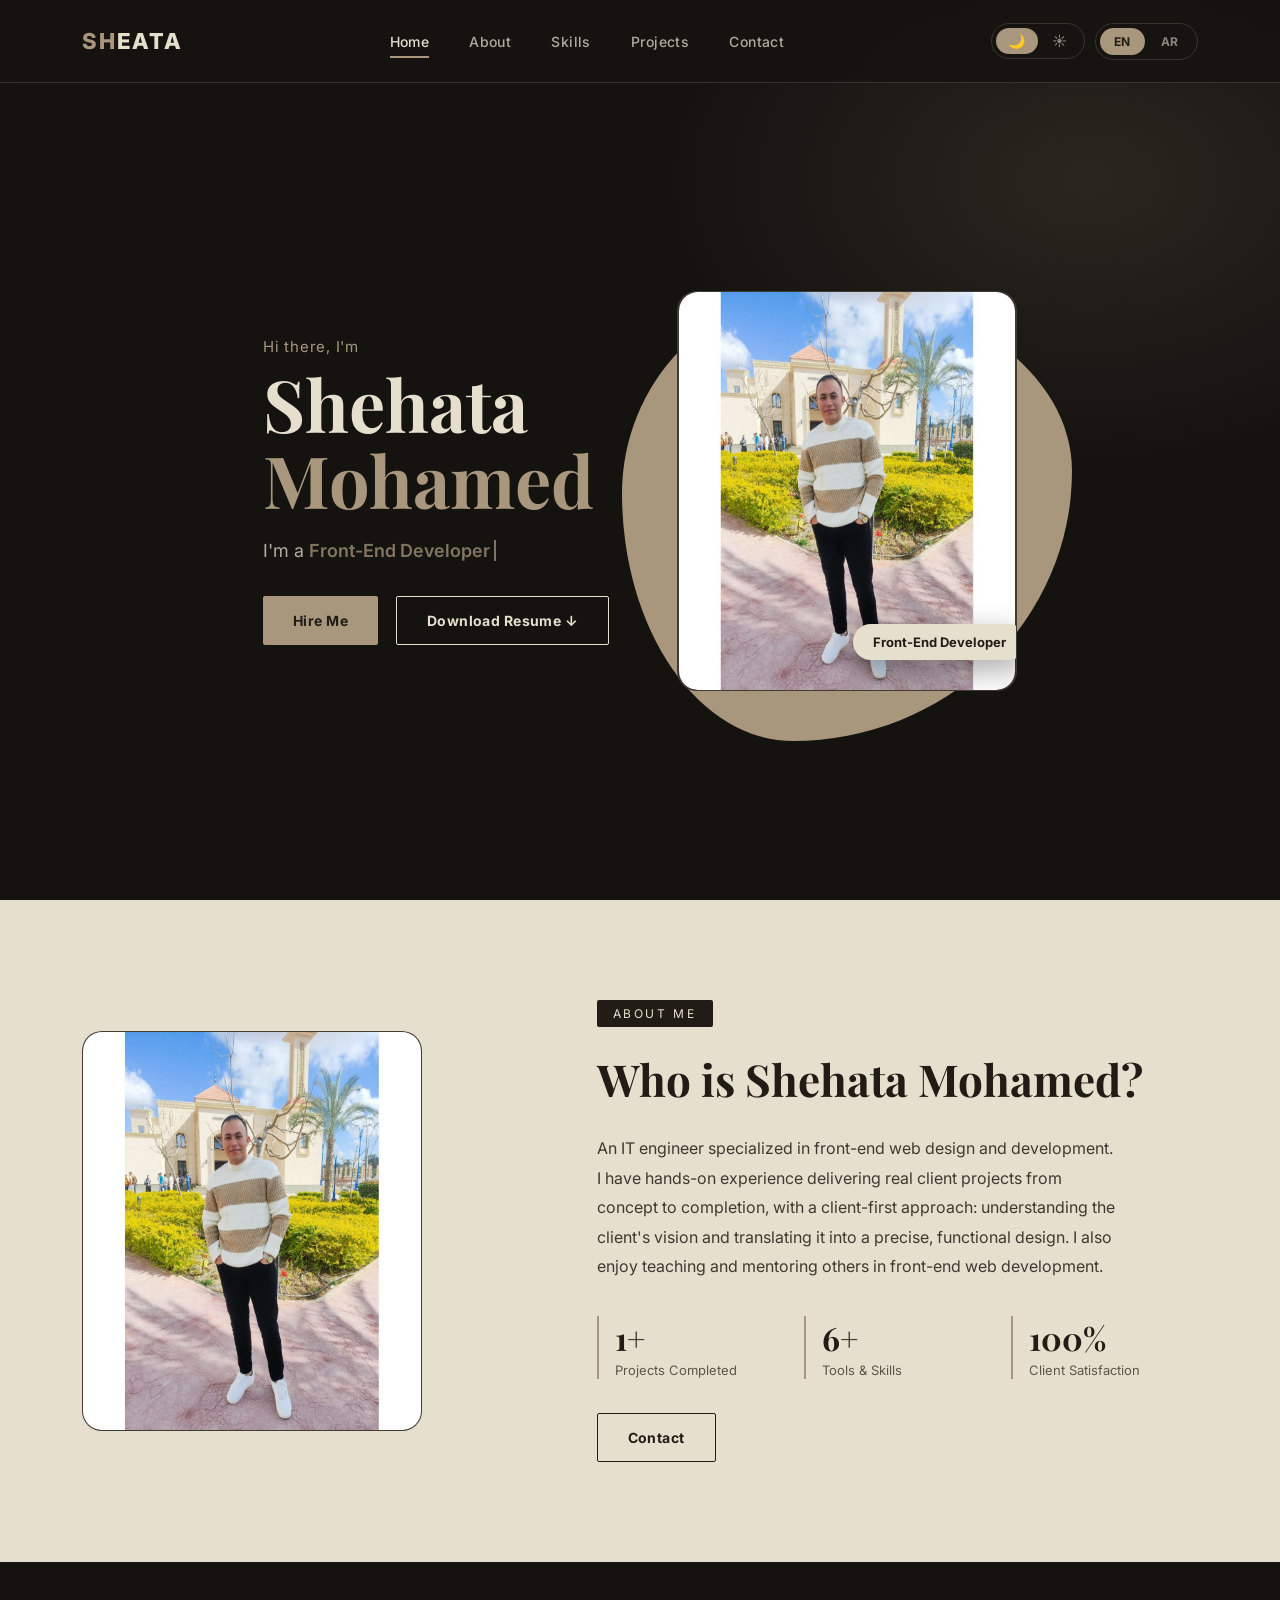
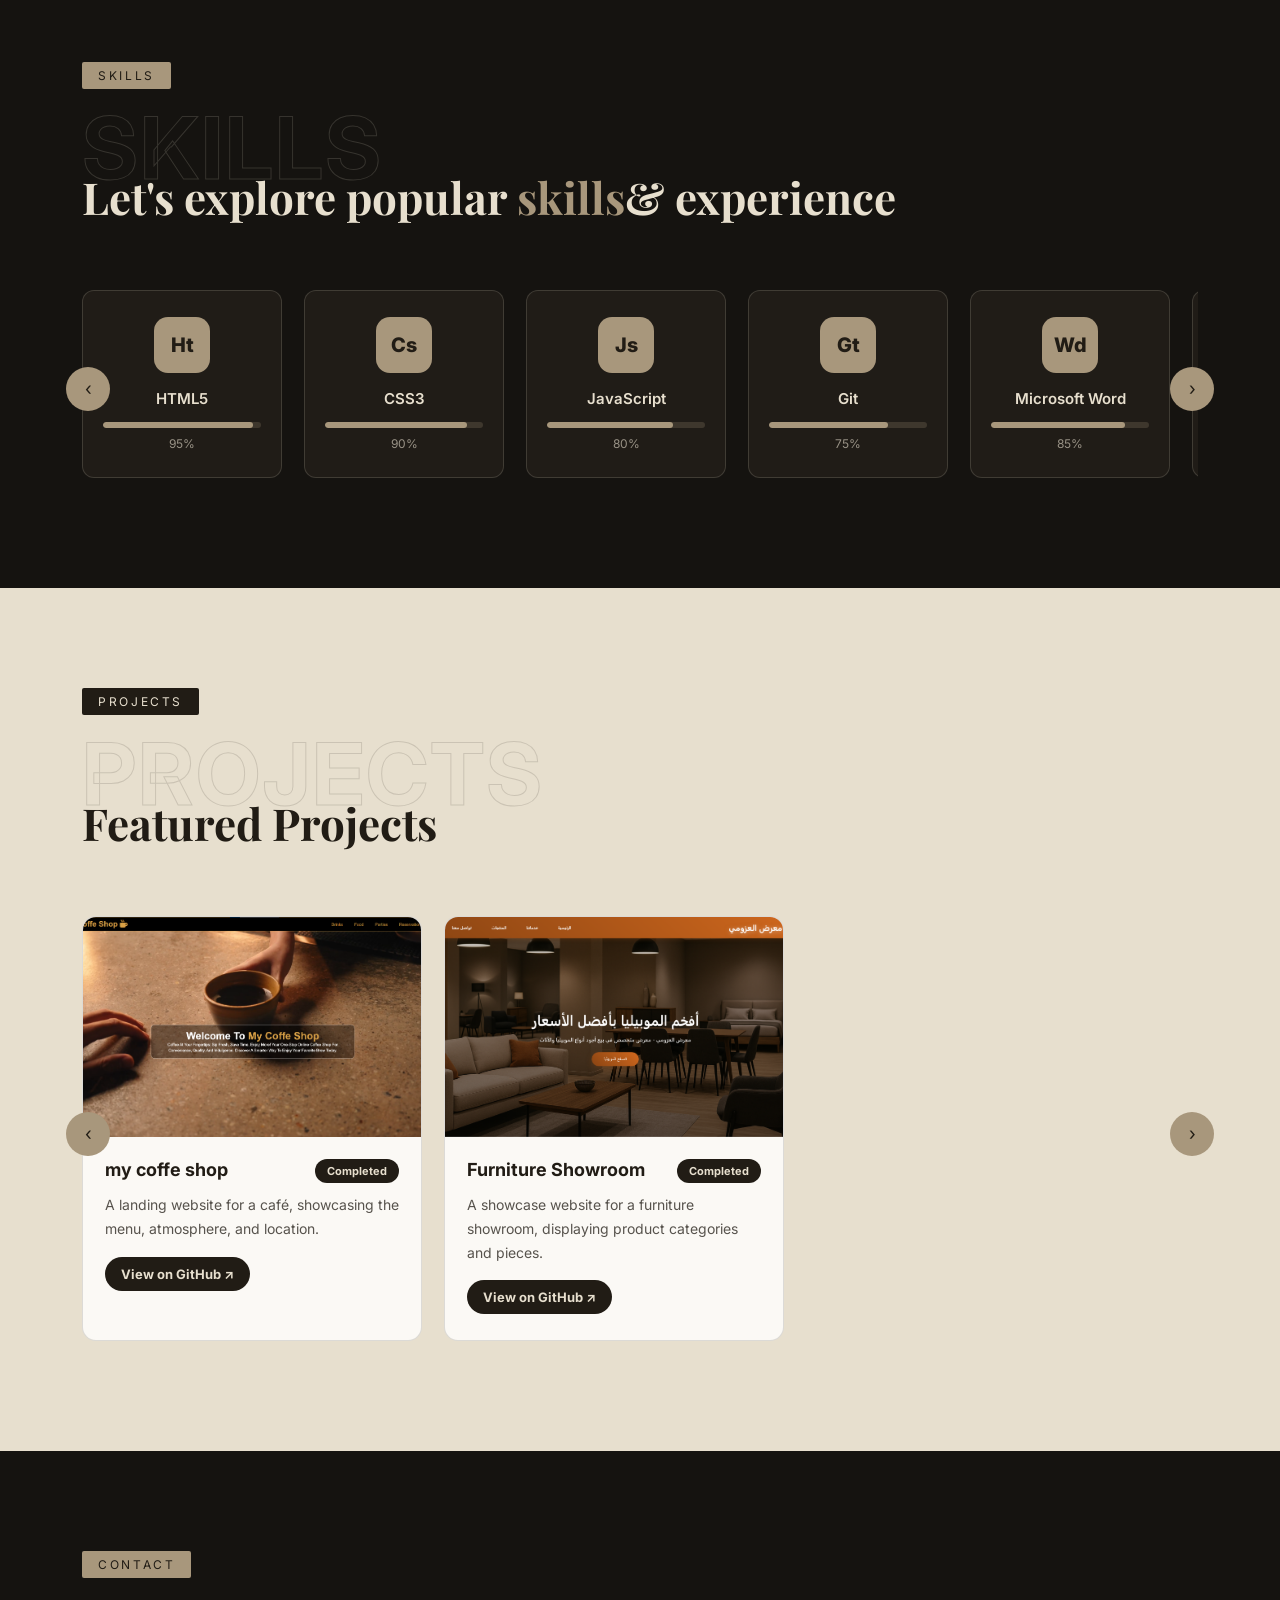
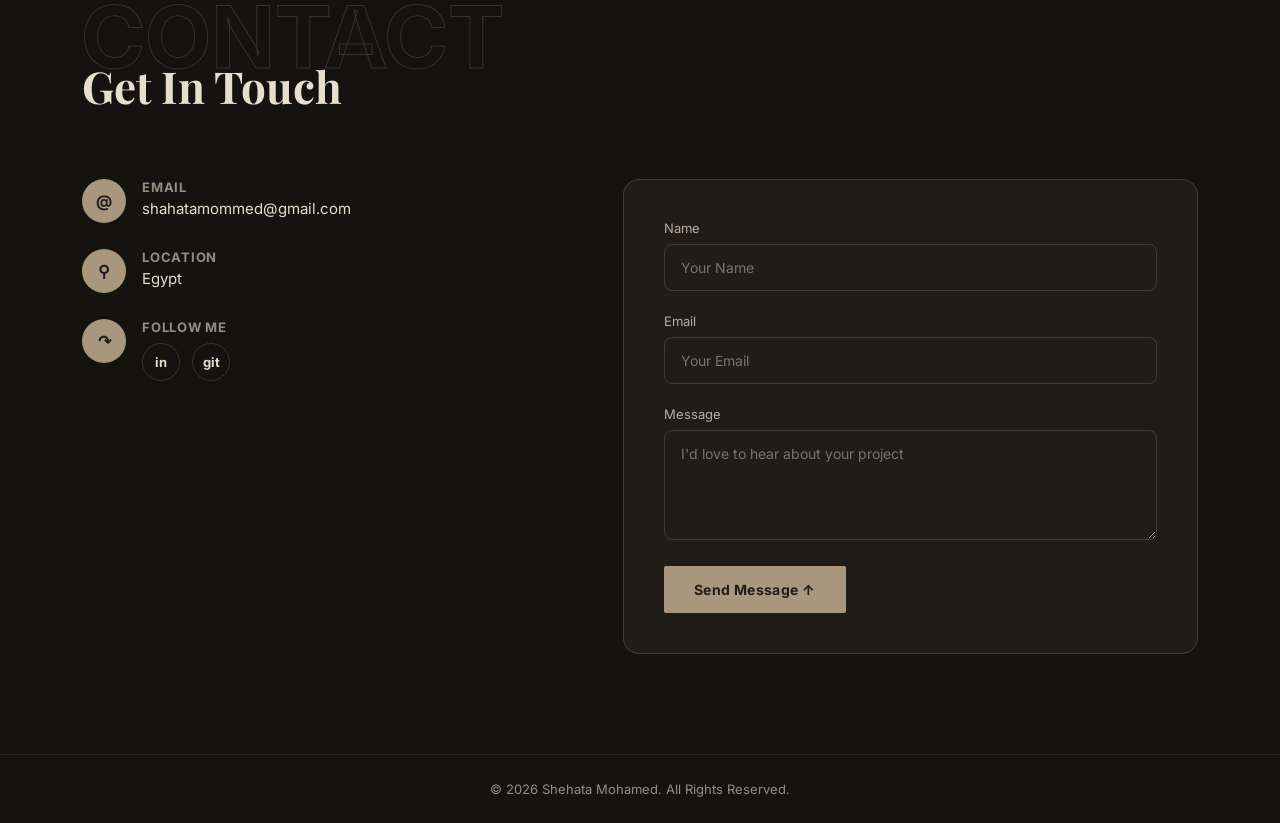
==== profile.html @ 8acbf3bc "Add files via upload" ====
<!DOCTYPE html>
<html lang="en" dir="ltr" data-theme="dark">
<head>
<meta charset="UTF-8">
<meta name="viewport" content="width=device-width, initial-scale=1.0">
<link rel="icon" type="image/png" href="img/logo.png">

<title>Shehata Mohamed | Front-End Developer</title>
<link rel="preconnect" href="https://fonts.googleapis.com">
<link rel="preconnect" href="https://fonts.gstatic.com" crossorigin="anonymous">
<link href="https://fonts.googleapis.com/css2?family=Amiri:wght@400;700&family=Tajawal:wght@300;400;500;700;800&family=Playfair+Display:ital,wght@0,400;0,600;0,700;0,900;1,500&family=Inter:wght@300;400;500;600;700;800&display=swap" rel="stylesheet">

<link rel="stylesheet" href="style.css">


</head>
<body class="lang-en">

<header>
  <div class="wrap navbar">
    <div class="logo"><span>SH</span>EATA</div>
    <nav class="nav-links" id="navLinks">
      <a href="#home" class="active i18n" data-en="Home" data-ar="الرئيسية">Home</a>
      <a href="#about" class="i18n" data-en="About" data-ar="من أنا">About</a>
      <a href="#skills" class="i18n" data-en="Skills" data-ar="المهارات">Skills</a>
      <a href="#projects" class="i18n" data-en="Projects" data-ar="المشاريع">Projects</a>
      <a href="#contact" class="i18n" data-en="Contact" data-ar="تواصل">Contact</a>
    </nav>
    <div class="nav-right">
      <div class="theme-toggle">
        <button id="btnDark" class="active" aria-label="Dark mode" title="Dark mode">🌙</button>
        <button id="btnLight" aria-label="Light mode" title="Light mode">☀</button>
      </div>
      <div class="lang-toggle">
        <button id="btnEn" class="active">EN</button>
        <button id="btnAr">AR</button>
      </div>
      <button class="burger" id="burger" aria-label="menu"><span></span><span></span><span></span></button>
    </div>
  </div>
</header>

<!-- HERO -->
<section class="hero" id="home">
  <div class="wrap hero-grid">
    <div>
      <div class="hero-eyebrow i18n" data-en="Hi there, I'm" data-ar="أهلاً، أنا">Hi there, I'm</div>
      <h1><span class="i18n" data-en="Shehata" data-ar="شحاته">Shehata</span> <span class="accent i18n" data-en="Mohamed" data-ar="محمد">Mohamed</span></h1>
      <div class="role-line">
        <span class="i18n" data-en="I'm a " data-ar="أنا ">I'm a </span><span class="type i18n" data-en="Front-End Developer" data-ar="مطوّر واجهات أمامية">Front-End Developer</span>
      </div>
      <div class="hero-actions">
        <a href="#contact" class="btn btn-solid i18n" data-en="Hire Me" data-ar="وظّفني">Hire Me</a>
        <a href="#" class="btn btn-line i18n" data-en="Download Resume ↓" data-ar="تحميل السيرة الذاتية ↓">Download Resume ↓</a>
      </div>
    </div>
    <div class="hero-visual">
      <div class="blob"></div>
      <div class="avatar">
        <!-- <span class="initials">SH</span> -->
                 <img src="img/photo.jpg" alt="Portrait of Shehata Mohamed" class="photo-img">

        <div class="role-tag i18n" data-en="Front-End Developer" data-ar="مطوّر واجهات أمامية">Front-End Developer</div>
      </div>
    </div>
  </div>
</section>

<!-- ABOUT -->
<section class="about light" id="about">
  <div class="wrap about-grid">
    <!-- <div class="about-photo reveal"><span class="initials">SM</span></div> -->
                      <img src="img/photo.jpg" alt="Portrait of Shehata Mohamed" class="photo-img">

    <div class="about-text">
      <span class="eyebrow i18n" data-en="About Me" data-ar="من أنا">About Me</span>
      <div class="section-head" style="padding-top:0;margin-bottom:26px;">
        <h2 class="i18n" data-en="Who is Shehata Mohamed?" data-ar="من هو شحاته محمد؟">Who is Shehata Mohamed?</h2>
      </div>
      <p class="i18n" data-en="An IT engineer specialized in front-end web design and development. I have hands-on experience delivering real client projects from concept to completion, with a client-first approach: understanding the client's vision and translating it into a precise, functional design. I also enjoy teaching and mentoring others in front-end web development." data-ar="مهندس تقنية معلومات متخصص في تصميم وتطوير واجهات المواقع. أمتلك خبرة عملية في إنجاز مشاريع فعلية لعملاء حقيقيين، وأتبنّى أسلوب عمل يضع راحة العميل أولاً: فهم رؤيته وترجمتها إلى تصميم دقيق يعكس ما يتخيّله بالضبط. كما أستمتع بتعليم وتوجيه آخرين في مجال تطوير واجهات المواقع.">An IT engineer specialized in front-end web design and development. I have hands-on experience delivering real client projects from concept to completion, with a client-first approach: understanding the client's vision and translating it into a precise, functional design. I also enjoy teaching and mentoring others in front-end web development.</p>
      <div class="stats">
        <div class="stat"><b>1+</b><span class="i18n" data-en="Projects Completed" data-ar="مشاريع منجزة">Projects Completed</span></div>
        <div class="stat"><b>6+</b><span class="i18n" data-en="Tools &amp; Skills" data-ar="أدوات ومهارات">Tools &amp; Skills</span></div>
        <div class="stat"><b>100%</b><span class="i18n" data-en="Client Satisfaction" data-ar="رضا العملاء">Client Satisfaction</span></div>
      </div>
      <a href="#contact" class="btn btn-line i18n" data-en="Contact" data-ar="تواصل">Contact</a>
    </div>
  </div>
</section>

<!-- SKILLS -->
<section class="skills" id="skills">
  <div class="wrap">
    <span class="eyebrow i18n" data-en="Skills" data-ar="المهارات">Skills</span>
    <div class="section-head">
      <span class="ghost-heading i18n" data-en="SKILLS" data-ar="مهارات">SKILLS</span>
      <h2><span class="i18n" data-en="Let's explore popular " data-ar="لنستكشف أبرز ">Let's explore popular </span><em class="i18n" data-en="skills" data-ar="المهارات">skills</em><span class="i18n" data-en=" &amp; experience" data-ar=" والخبرات">&amp; experience</span></h2>
    </div>
    <div class="carousel-wrap">
      <button class="car-btn car-prev" data-target="skillsCar">‹</button>
      <div class="carousel" id="skillsCar">
        <div class="skill-card"><div class="skill-icon">Ht</div><h4 class="i18n" data-en="HTML5" data-ar="HTML5">HTML5</h4><div class="bar-track"><div class="bar-fill" data-pct="95"></div></div><span class="skill-pct">95%</span></div>
        <div class="skill-card"><div class="skill-icon">Cs</div><h4 class="i18n" data-en="CSS3" data-ar="CSS3">CSS3</h4><div class="bar-track"><div class="bar-fill" data-pct="90"></div></div><span class="skill-pct">90%</span></div>
        <div class="skill-card"><div class="skill-icon">Js</div><h4 class="i18n" data-en="JavaScript" data-ar="JavaScript">JavaScript</h4><div class="bar-track"><div class="bar-fill" data-pct="80"></div></div><span class="skill-pct">80%</span></div>
        <div class="skill-card"><div class="skill-icon">Gt</div><h4 class="i18n" data-en="Git" data-ar="جيت">Git</h4><div class="bar-track"><div class="bar-fill" data-pct="75"></div></div><span class="skill-pct">75%</span></div>
        <div class="skill-card"><div class="skill-icon">Wd</div><h4 class="i18n" data-en="Microsoft Word" data-ar="Word">Microsoft Word</h4><div class="bar-track"><div class="bar-fill" data-pct="85"></div></div><span class="skill-pct">85%</span></div>
        <div class="skill-card"><div class="skill-icon">Pp</div><h4 class="i18n" data-en="PowerPoint" data-ar="PowerPoint">PowerPoint</h4><div class="bar-track"><div class="bar-fill" data-pct="85"></div></div><span class="skill-pct">85%</span></div>
      </div>
      <button class="car-btn car-next" data-target="skillsCar">›</button>
    </div>
  </div>
</section>
 
<!-- PROJECTS -->
<section class="projects light" id="projects">
  <div class="wrap">
    <span class="eyebrow i18n" data-en="Projects" data-ar="المشاريع">Projects</span>
    <div class="section-head">
      <span class="ghost-heading i18n" data-en="PROJECTS" data-ar="مشاريع">PROJECTS</span>
      <h2 class="i18n" data-en="Featured Projects" data-ar="أبرز المشاريع">Featured Projects</h2>
    </div>
    <div class="carousel-wrap">
      <button class="car-btn car-prev" data-target="projCar">‹</button>
      <div class="carousel" id="projCar">
        <div class="proj-card">
          <div class="proj-thumb">
            <img src="img/WEB1.png" alt="Café Website Screenshot">
          </div>
          <div class="proj-body">
            <div class="proj-top"><h4 class="i18n" data-en="My Coffe Shop" data-ar="موقع كافيه">my coffe shop</h4><span class="badge i18n" data-en="Completed" data-ar="مكتمل">Completed</span></div>
            <p class="i18n" data-en="A landing website for a café, showcasing the menu, atmosphere, and location, designed to give visitors a clear, appealing first impression before they visit." data-ar="موقع تعريفي لكافيه يعرض قائمة المشروبات والأجواء والموقع، بتصميم يمنح الزائر انطباعاً أولياً واضحاً وجذاباً قبل زيارته فعلياً.">A landing website for a café, showcasing the menu, atmosphere, and location.</p>
            <a href="https://1shehata1.github.io/mycoffe/" target="_blank" rel="noopener" class="btn-github i18n" data-en="View on GitHub ↗" data-ar="عرض على GitHub ↗">View on GitHub ↗</a>
          </div>
        </div>
        <!-- <div class="proj-card">
          <div class="proj-thumb">
            <img src="images/project-hospital.jpg" alt="Hospital Website Screenshot">
          </div>
          <div class="proj-body">
            <div class="proj-top"><h4 class="i18n" data-en="Hospital Website" data-ar="موقع مستشفى">Hospital Website</h4><span class="badge i18n" data-en="Completed" data-ar="مكتمل">Completed</span></div>
            <p class="i18n" data-en="A clear, accessible website for a hospital, presenting departments, doctors, and contact information in a structure that makes it easy for patients to find what they need." data-ar="موقع واضح وسهل الوصول لمستشفى، يعرض الأقسام والأطباء وبيانات التواصل بهيكلة تسهّل على المريض إيجاد ما يحتاجه.">A clear, accessible website for a hospital, presenting departments, doctors, and contact information.</p>
            <a href="https://github.com/1shehata1" target="_blank" rel="noopener" class="btn-github i18n" data-en="View on GitHub ↗" data-ar="عرض على GitHub ↗">View on GitHub ↗</a>
          </div>
        </div> -->
        <div class="proj-card">
          <div class="proj-thumb">
            <img src="img/WEB2.png" alt="Furniture Showroom Website Screenshot">
          </div>
          <div class="proj-body">
            <div class="proj-top"><h4 class="i18n" data-en="Furniture Showroom" data-ar="معرض موبيليا">Furniture Showroom</h4><span class="badge i18n" data-en="Completed" data-ar="مكتمل">Completed</span></div>
            <p class="i18n" data-en="A showcase website for a furniture showroom, displaying product categories and pieces with clean visuals that let the products speak for themselves." data-ar="موقع عرض لمعرض أثاث (موبيليا)، يعرض فئات المنتجات والقطع بصرياً بشكل نظيف يترك للمنتج نفسه فرصة التحدث عن جودته.">A showcase website for a furniture showroom, displaying product categories and pieces.</p>
            <a href="https://1shehata1.github.io/azoumi/" target="_blank" rel="noopener" class="btn-github i18n" data-en="View on GitHub ↗" data-ar="عرض على GitHub ↗">View on GitHub ↗</a>
          </div>
        </div>
      </div>
      <button class="car-btn car-next" data-target="projCar">›</button>
    </div>
  </div>
</section>
 

<!-- CONTACT -->
<section class="contact" id="contact">
  <div class="wrap">
    <span class="eyebrow i18n" data-en="Contact" data-ar="تواصل">Contact</span>
    <div class="section-head">
      <span class="ghost-heading i18n" data-en="CONTACT" data-ar="تواصل">CONTACT</span>
      <h2 class="i18n" data-en="Get In Touch" data-ar="لنتواصل">Get In Touch</h2>
    </div>
    <div class="contact-grid">
      <div>
        <div class="info-item">
          <div class="info-icon">@</div>
          <div><h5 class="i18n" data-en="Email" data-ar="البريد الإلكتروني">Email</h5><p>shahatamommed@gmail.com</p></div>
        </div>
        <div class="info-item">
          <div class="info-icon">⚲</div>
          <div><h5 class="i18n" data-en="Location" data-ar="الموقع">Location</h5><p class="i18n" data-en="Egypt" data-ar="مصر">Egypt</p></div>
        </div>
        <div class="info-item">
          <div class="info-icon">↷</div>
          <div>
            <h5 class="i18n" data-en="Follow Me" data-ar="تابعني">Follow Me</h5>
            <div class="socials">
              <a href="https://www.linkedin.com/in/shehata-mohammed-500937419" target="_blank" rel="noopener" aria-label="LinkedIn">in</a>
              <a href="https://github.com/1shehata1" target="_blank" rel="noopener" aria-label="GitHub">git</a>
            </div>
          </div>
        </div>
      </div>
      <div class="form-card">
      <form id="contactForm">
          <div class="field">
            <label class="i18n" data-en="Name" data-ar="الاسم">Name</label>
            <input type="text" class="i18n-ph" data-en="Your Name" data-ar="اسمك" placeholder="Your Name" required>
          </div>
          <div class="field">
            <label class="i18n" data-en="Email" data-ar="البريد الإلكتروني">Email</label>
            <input type="email" class="i18n-ph" data-en="Your Email" data-ar="بريدك الإلكتروني" placeholder="Your Email" required>
          </div>
          <div class="field">
            <label class="i18n" data-en="Message" data-ar="الرسالة">Message</label>
            <textarea class="i18n-ph" data-en="I'd love to hear about your project" data-ar="أخبرني عن مشروعك" placeholder="I'd love to hear about your project" required></textarea>
          </div>
          <button class="btn btn-solid i18n" data-en="Send Message ↑" data-ar="إرسال الرسالة ↑" type="submit">Send Message ↑</button>
          <p class="form-note i18n" id="formMsg" style="display:none;color:#A8977C;" data-en="Thanks " data-ar="شكرًا! هذا نموذج عرض فقط ولم يتم إرسال أي رسالة فعليًا.">Thanks</p>
        </form>
      </div>
    </div>
  </div>
</section>

<footer>
  <span class="i18n" data-en="© 2026 Shehata Mohamed. All Rights Reserved." data-ar="© 2026 شحاته محمد. جميع الحقوق محفوظة.">© 2026 Shehata Mohamed. All Rights Reserved.</span>
</footer>

<script src="script.js"></script>
</body>
</html>
---- style.css ----
:root {
  --black: #151310;
  --black-soft: #201c17;
  --text-on-surface: #e7dfce;
  --white: #fbf9f5;
  --beige-light: #e7dfce;
  --beige-dark: #a8977c;
  --ink: #211c15;
  --line: rgba(231, 223, 206, 0.16);
  --line-dark: rgba(33, 28, 21, 0.14);
  --ease: cubic-bezier(0.16, 0.8, 0.28, 1);
}

:root[data-theme="light"] {
  --black: #fbf9f5;
  --black-soft: #f1ece1;
  --text-on-surface: #211c15;
  --line: rgba(33, 28, 21, 0.14);
}

* {
  margin: 0;
  padding: 0;
  box-sizing: border-box;
}

html {
  scroll-behavior: smooth;
}

body {
  background: var(--black);
  color: var(--text-on-surface);
  overflow-x: hidden;
  transition:
    background 0.35s var(--ease),
    color 0.35s var(--ease);
}

body.lang-en {
  font-family: "Inter", sans-serif;
}
body.lang-ar {
  font-family: "Tajawal", sans-serif;
}

body.lang-en h1,
body.lang-en h2,
body.lang-en h3,
body.lang-en .display {
  font-family: "Playfair Display", serif;
}
body.lang-ar h1,
body.lang-ar h2,
body.lang-ar h3,
body.lang-ar .display {
  font-family: "Amiri", serif;
}

a {
  color: inherit;
  text-decoration: none;
}
ul {
  list-style: none;
}
img {
  max-width: 100%;
  display: block;
}
button {
  font: inherit;
  cursor: pointer;
  border: none;
  background: none;
  color: inherit;
}
input,
textarea {
  font-family: inherit;
}

.wrap {
  max-width: 1180px;
  margin: 0 auto;
  padding: 0 32px;
}

/* ---------- Eyebrow / heading system ---------- */
.eyebrow {
  display: inline-block;
  font-size: 12px;
  letter-spacing: 0.22em;
  text-transform: uppercase;
  color: var(--ink);
  background: var(--beige-dark);
  padding: 6px 16px;
  border-radius: 2px;
  margin-bottom: 22px;
}
body.lang-ar .eyebrow {
  letter-spacing: 0;
}
.light .eyebrow {
  background: var(--ink);
  color: var(--beige-light);
}

.ghost-heading {
  font-size: clamp(38px, 7vw, 86px);
  line-height: 1;
  font-weight: 700;
  color: transparent;
  -webkit-text-stroke: 1px var(--line);
  text-transform: uppercase;
  letter-spacing: 2px;
  position: absolute;
  top: -6px;
  inset-inline-start: 0;
  white-space: nowrap;
  pointer-events: none;
  user-select: none;
}
.light .ghost-heading {
  -webkit-text-stroke: 1px var(--line-dark);
}
body.lang-ar .ghost-heading {
  letter-spacing: 0;
}

.section-head {
  position: relative;
  margin-bottom: 64px;
  padding-top: 56px;
}
.section-head h2 {
  font-size: clamp(26px, 3.6vw, 44px);
  font-weight: 700;
  position: relative;
  z-index: 1;
}
.section-head h2 em {
  font-style: normal;
  color: var(--beige-dark);
}
.light .section-head h2 {
  color: var(--ink);
}

/* ---------- Nav ---------- */
header {
  position: fixed;
  top: 0;
  left: 0;
  right: 0;
  z-index: 100;
  background: var(--black);
  background: color-mix(in srgb, var(--black) 86%, transparent);
  backdrop-filter: blur(10px);
  border-bottom: 1px solid var(--line);
  transition: var(--theme-transition);
}
.navbar {
  display: flex;
  align-items: center;
  justify-content: space-between;
  height: 82px;
}
.logo {
  font-size: 22px;
  font-weight: 800;
  letter-spacing: 0.08em;
  color: var(--text-on-surface);
}
.logo span {
  color: var(--beige-dark);
}
.nav-links {
  display: flex;
  gap: 40px;
  align-items: center;
}
.nav-links a {
  font-size: 14px;
  font-weight: 500;
  letter-spacing: 0.03em;
  color: var(--text-on-surface);
  opacity: 0.75;
  position: relative;
  padding: 4px 0;
  transition: opacity 0.25s;
}
.nav-links a:hover,
.nav-links a.active {
  opacity: 1;
}
.nav-links a.active::after {
  content: "";
  position: absolute;
  bottom: -4px;
  left: 0;
  right: 0;
  height: 2px;
  background: var(--beige-dark);
}
.nav-right {
  display: flex;
  align-items: center;
  gap: 10px;
}
.lang-toggle,
.theme-toggle {
  display: flex;
  align-items: center;
  border: 1px solid var(--line);
  border-radius: 999px;
  padding: 4px;
  gap: 2px;
}
.lang-toggle button,
.theme-toggle button {
  padding: 6px 14px;
  font-size: 12px;
  font-weight: 700;
  letter-spacing: 0.05em;
  border-radius: 999px;
  color: var(--text-on-surface);
  opacity: 0.55;
  transition: 0.25s;
}
.theme-toggle button {
  padding: 6px 12px;
  font-size: 14px;
  line-height: 1;
}
.lang-toggle button.active,
.theme-toggle button.active {
  background: var(--beige-dark);
  color: var(--ink);
  opacity: 1;
}
.burger {
  display: none;
  flex-direction: column;
  gap: 5px;
}
.burger span {
  width: 24px;
  height: 2px;
  background: var(--text-on-surface);
}

@media (max-width: 900px) {
  .nav-links {
    position: fixed;
    top: 82px;
    inset-inline: 0;
    background: var(--black);
    flex-direction: column;
    align-items: flex-start;
    gap: 0;
    padding: 12px 32px 24px;
    border-bottom: 1px solid var(--line);
    transform: translateY(-8px);
    opacity: 0;
    pointer-events: none;
    transition: 0.3s;
  }
  .nav-links.open {
    transform: translateY(0);
    opacity: 1;
    pointer-events: auto;
  }
  .nav-links a {
    padding: 12px 0;
    width: 100%;
    border-bottom: 1px solid var(--line);
  }
  .burger {
    display: flex;
  }
}

/* ---------- Buttons ---------- */
.btn {
  display: inline-flex;
  align-items: center;
  gap: 10px;
  padding: 15px 30px;
  font-size: 14px;
  font-weight: 700;
  letter-spacing: 0.03em;
  border-radius: 2px;
  transition: 0.3s var(--ease);
}
.btn-solid {
  background: var(--beige-dark);
  color: var(--ink);
}
.btn-solid:hover {
  background: var(--beige-light);
  transform: translateY(-2px);
}
.btn-line {
  border: 1px solid var(--text-on-surface);
  color: var(--text-on-surface);
}
.btn-line:hover {
  border-color: var(--beige-dark);
  color: var(--beige-dark);
}
.light .btn-line {
  border-color: var(--ink);
  color: var(--ink);
}

/* ---------- Hero ---------- */
.photo-img {
  position: relative;
  width: 340px;
  height: 400px;
  border-radius: 20px;
  background: var(--black-soft);
  border: 1px solid var(--line);
  display: flex;
  align-items: center;
  justify-content: center;
  overflow: hidden;
}
.hero {
  min-height: 100vh;
  display: flex;
  align-items: center;
  position: relative;
  padding-top: 82px;
  background:
    radial-gradient(
      600px 400px at 85% 20%,
      rgba(168, 151, 124, 0.14),
      transparent 70%
    ),
    var(--black);
}
.hero-grid {
  display: grid;
  grid-template-columns: 1.1fr 0.9fr;
  gap: 40px;
  align-items: center;
}
.hero-eyebrow {
  font-size: 15px;
  color: var(--beige-dark);
  letter-spacing: 0.05em;
  margin-bottom: 10px;
}
.hero h1 {
  font-size: clamp(40px, 6vw, 72px);
  line-height: 1.05;
  font-weight: 700;
  margin-bottom: 22px;
}
.hero h1 .accent {
  color: var(--beige-dark);
  display: block;
}
.role-line {
  font-size: 18px;
  opacity: 0.75;
  margin-bottom: 30px;
  min-height: 26px;
}
.role-line .type {
  color: var(--beige-dark);
  font-weight: 600;
  border-inline-end: 2px solid var(--beige-dark);
  padding-inline-end: 4px;
}
.hero-actions {
  display: flex;
  gap: 18px;
  flex-wrap: wrap;
}

.hero-visual {
  position: relative;
  display: flex;
  justify-content: center;
}
.blob {
  width: 450px;
  height: 450px;
  border-radius: 44% 56% 62% 38% / 45% 40% 60% 55%;
  background: var(--beige-dark);
  position: absolute;
  animation: morph 2s var(--ease) infinite alternate;
}
@keyframes morph {
  0% {
    border-radius: 44% 56% 62% 38% / 45% 40% 60% 55%;
  }
  100% {
    border-radius: 60% 40% 40% 60% / 55% 60% 40% 45%;
  }
}
.avatar {
  position: relative;
  width: 340px;
  height: 400px;
  border-radius: 20px;
  background: var(--black-soft);
  border: 1px solid var(--line);
  display: flex;
  align-items: center;
  justify-content: center;
  overflow: hidden;
}
.avatar .initials {
  font-family: "Playfair Display", serif;
  font-size: 110px;
  color: var(--text-on-surface);
  opacity: 0.9;
}
.role-tag {
  position: absolute;
  bottom: 30px;
  inset-inline-end: -10px;
  background: var(--beige-light);
  color: var(--ink);
  padding: 10px 20px;
  border-radius: 999px;
  font-size: 13px;
  font-weight: 700;
  box-shadow: 0 10px 30px rgba(0, 0, 0, 0.35);
}

/* ---------- About ---------- */
.about {
  background: var(--beige-light);
  color: var(--ink);
  padding: 100px 0;
}
.about-grid {
  display: grid;
  grid-template-columns: 0.85fr 1.15fr;
  gap: 70px;
  align-items: center;
}
.about-photo {
  aspect-ratio: 4/5;
  border-radius: 16px;
  background: var(--ink);
  position: relative;
  display: flex;
  align-items: center;
  justify-content: center;
  border: 1px solid var(--line-dark);
}
.about-photo .initials {
  font-family: "Playfair Display", serif;
  font-size: 90px;
  color: var(--beige-light);
}
.about-text p {
  font-size: 16px;
  line-height: 1.85;
  opacity: 0.85;
  margin-bottom: 34px;
  max-width: 52ch;
}
.stats {
  display: grid;
  grid-template-columns: repeat(3, 1fr);
  gap: 20px;
  margin-bottom: 34px;
}
.stat {
  border-inline-start: 2px solid var(--beige-dark);
  padding-inline-start: 16px;
}
.stat b {
  display: block;
  font-size: 32px;
  font-family: "Playfair Display", serif;
}
body.lang-ar .stat b {
  font-family: "Amiri", serif;
}
.stat span {
  font-size: 13px;
  opacity: 0.7;
}

/* ---------- Carousels (Skills / Projects) ---------- */
.carousel-wrap {
  position: relative;
}
.carousel {
  display: flex;
  gap: 22px;
  overflow-x: auto;
  scroll-snap-type: x mandatory;
  padding-bottom: 10px;
  scrollbar-width: none;
}
.carousel::-webkit-scrollbar {
  display: none;
}
.car-btn {
  position: absolute;
  top: 50%;
  transform: translateY(-50%);
  width: 44px;
  height: 44px;
  border-radius: 50%;
  background: var(--beige-dark);
  color: var(--ink);
  display: flex;
  align-items: center;
  justify-content: center;
  z-index: 5;
  transition: 0.25s;
  font-size: 18px;
}
.car-btn:hover {
  background: var(--ink);
  color: var(--beige-dark);
}
.car-prev {
  inset-inline-start: -16px;
}
.car-next {
  inset-inline-end: -16px;
}

.skills {
  background: var(--black);
  padding: 100px 0;
  transition: var(--theme-transition);
}
.skill-card {
  flex: 0 0 200px;
  scroll-snap-align: start;
  background: var(--black-soft);
  border: 1px solid var(--line);
  border-radius: 12px;
  padding: 26px 20px;
  text-align: center;
  transition: var(--theme-transition);
}
.skill-icon {
  width: 56px;
  height: 56px;
  border-radius: 14px;
  margin: 0 auto 16px;
  background: var(--beige-dark);
  color: var(--ink);
  display: flex;
  align-items: center;
  justify-content: center;
  font-weight: 800;
  font-size: 20px;
}
.skill-card h4 {
  font-size: 15px;
  margin-bottom: 14px;
  font-weight: 600;
}
.bar-track {
  height: 6px;
  border-radius: 4px;
  background: rgba(168, 151, 124, 0.22);
  overflow: hidden;
}
.bar-fill {
  height: 100%;
  background: var(--beige-dark);
  width: 0;
  border-radius: 4px;
  transition: width 1.2s var(--ease);
}
.skill-pct {
  font-size: 12px;
  opacity: 0.6;
  margin-top: 8px;
  display: block;
}


  .projects{background:var(--beige-light);color:var(--ink);padding:100px 0;}
  .proj-card{
    flex:0 0 340px;scroll-snap-align:start;
    background:var(--white);border:1px solid var(--line-dark);border-radius:14px;overflow:hidden;
  }
  .proj-thumb{height:220px;position:relative;overflow:hidden;background:var(--black-soft);}
  .proj-thumb img{width:100%;height:100%;object-fit:cover;display:block;transition:transform .4s var(--ease);}
  .proj-card:hover .proj-thumb img{transform:scale(1.05);}
  .proj-body{padding:22px 22px 26px;}
  .proj-top{display:flex;justify-content:space-between;align-items:flex-start;margin-bottom:10px;gap:10px;}
  .proj-top h4{font-size:18px;font-weight:700;}
  .badge{font-size:11px;font-weight:700;padding:5px 12px;border-radius:999px;background:var(--ink);color:var(--beige-light);white-space:nowrap;}
  .proj-body p{font-size:14px;line-height:1.7;opacity:.75;margin-bottom:16px;}
  .btn-github{
    display:inline-flex;align-items:center;gap:6px;
    font-size:13px;font-weight:700;
    padding:9px 16px;border-radius:999px;
    background:var(--ink);color:var(--beige-light);
    transition:.25s var(--ease);
  }
  .btn-github:hover{background:var(--beige-dark);color:var(--ink);transform:translateY(-2px);}
/* ---------- Contact ---------- */
.contact {
  background: var(--black);
  padding: 100px 0;
  transition: var(--theme-transition);
}
.contact-grid {
  display: grid;
  grid-template-columns: 0.9fr 1.1fr;
  gap: 70px;
}
.info-item {
  display: flex;
  gap: 16px;
  align-items: flex-start;
  margin-bottom: 26px;
}
.info-icon {
  width: 44px;
  height: 44px;
  border-radius: 50%;
  background: var(--beige-dark);
  color: var(--ink);
  display: flex;
  align-items: center;
  justify-content: center;
  flex-shrink: 0;
  font-size: 16px;
  font-weight: 700;
}
.info-item h5 {
  font-size: 13px;
  text-transform: uppercase;
  letter-spacing: 0.06em;
  opacity: 0.6;
  margin-bottom: 4px;
}
.info-item p {
  font-size: 15px;
}
.socials {
  display: flex;
  gap: 12px;
  margin-top: 8px;
}
.socials a {
  width: 38px;
  height: 38px;
  border-radius: 50%;
  border: 1px solid var(--line);
  display: flex;
  align-items: center;
  justify-content: center;
  font-size: 13px;
  font-weight: 700;
  transition: 0.25s;
}
.socials a:hover {
  background: var(--beige-dark);
  color: var(--ink);
  border-color: var(--beige-dark);
}

.form-card {
  background: var(--black-soft);
  border: 1px solid var(--line);
  border-radius: 16px;
  padding: 40px;
  transition: var(--theme-transition);
}
.field {
  margin-bottom: 22px;
}
.field label {
  display: block;
  font-size: 13px;
  margin-bottom: 8px;
  opacity: 0.75;
}
.field input,
.field textarea {
  width: 100%;
  background: transparent;
  border: 1px solid var(--line);
  color: var(--text-on-surface);
  padding: 14px 16px;
  border-radius: 8px;
  font-size: 14px;
  outline: none;
  transition: 0.25s;
}
.field input:focus,
.field textarea:focus {
  border-color: var(--beige-dark);
}
.field textarea {
  resize: vertical;
  min-height: 110px;
}
.form-note {
  font-size: 15px;
  opacity: 0.5;
  margin-top: 14px;
}

footer {
  background: var(--black);
  border-top: 1px solid var(--line);
  padding: 26px 0;
  text-align: center;
  font-size: 13px;
  opacity: 0.6;
  transition: var(--theme-transition);
}

.reveal {
  opacity: 0;
  transform: translateY(24px);
  transition:
    opacity 0.7s var(--ease),
    transform 0.7s var(--ease);
}
.reveal.in {
  opacity: 1;
  transform: translateY(0);
}

@media (max-width: 900px) {
  .hero-grid,
  .about-grid,
  .contact-grid {
    grid-template-columns: 1fr;
  }
  .hero-visual {
    order: -1;
    margin-bottom: 20px;
  }
  .blob,
  .avatar {
    width: 360px;
    height: 360px;
  }
  .stats {
    grid-template-columns: 1fr 1fr;
  }
}
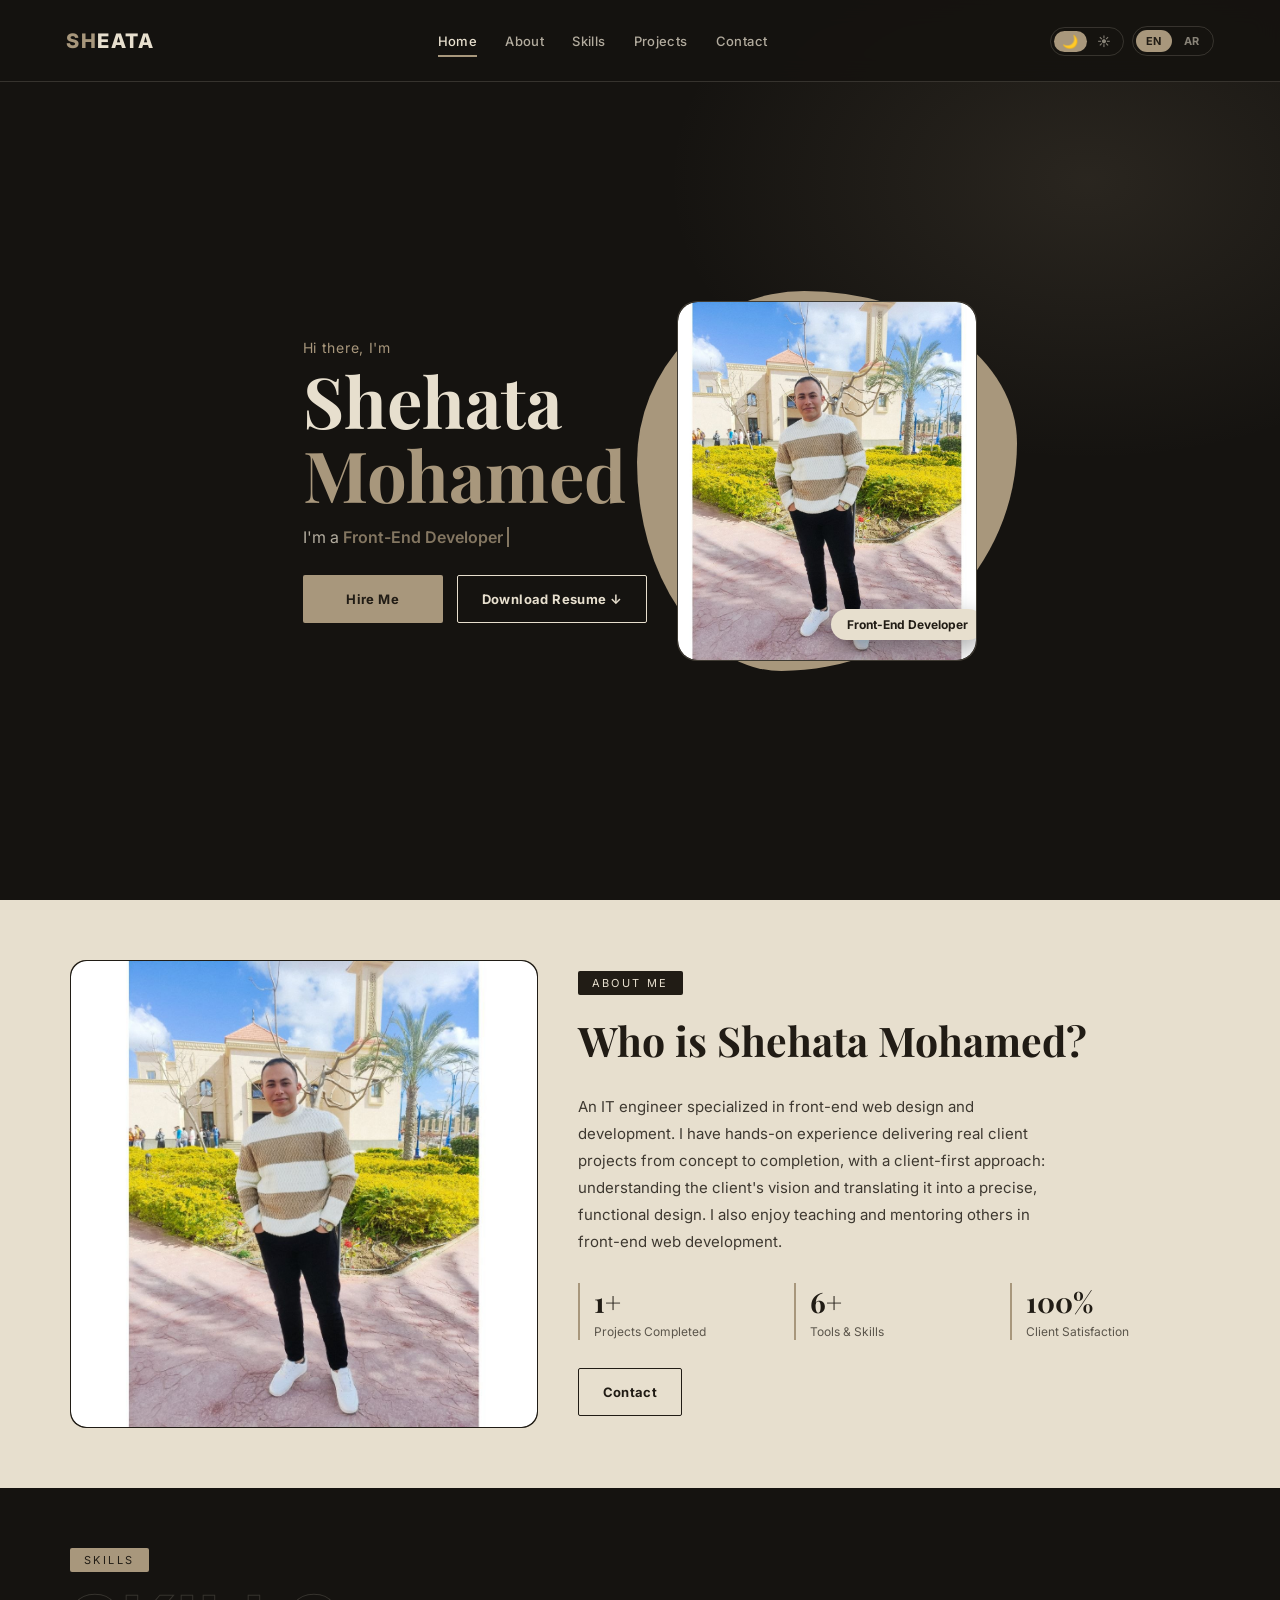
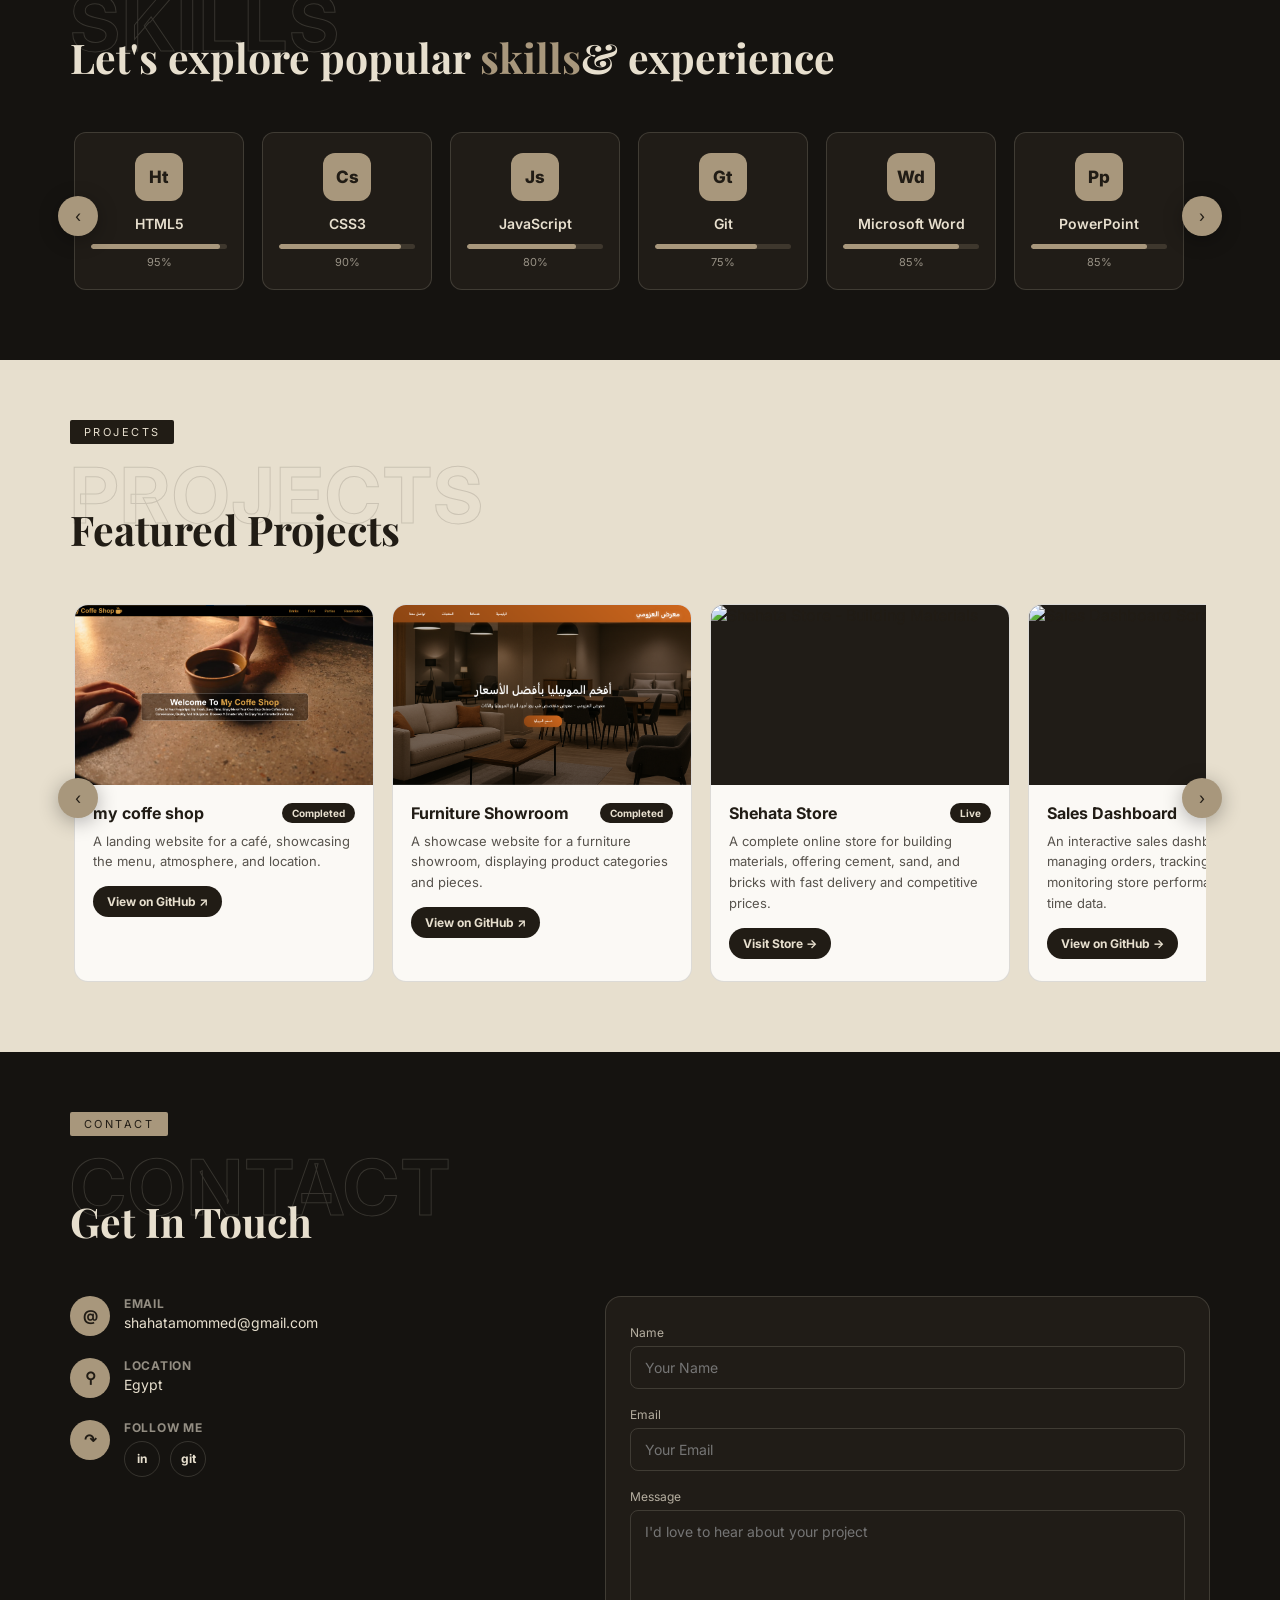
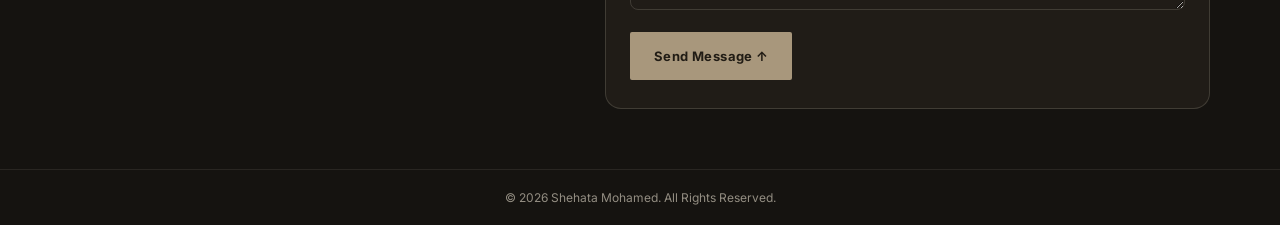
==== commit 920c1ab6: "Add files via upload" ====
--- a/profile.html
+++ b/profile.html
@@ -57,9 +57,7 @@
     <div class="hero-visual">
       <div class="blob"></div>
       <div class="avatar">
-        <!-- <span class="initials">SH</span> -->
-                 <img src="img/photo.jpg" alt="Portrait of Shehata Mohamed" class="photo-img">
-
+        <img src="img/photo.jpg" alt="Portrait of Shehata Mohamed" class="photo-img">
         <div class="role-tag i18n" data-en="Front-End Developer" data-ar="مطوّر واجهات أمامية">Front-End Developer</div>
       </div>
     </div>
@@ -69,9 +67,9 @@
 <!-- ABOUT -->
 <section class="about light" id="about">
   <div class="wrap about-grid">
-    <!-- <div class="about-photo reveal"><span class="initials">SM</span></div> -->
-                      <img src="img/photo.jpg" alt="Portrait of Shehata Mohamed" class="photo-img">
-
+    <div class="about-photo reveal">
+      <img src="img/photo.jpg" alt="Portrait of Shehata Mohamed" class="about-img">
+    </div>
     <div class="about-text">
       <span class="eyebrow i18n" data-en="About Me" data-ar="من أنا">About Me</span>
       <div class="section-head" style="padding-top:0;margin-bottom:26px;">
@@ -122,6 +120,7 @@
     <div class="carousel-wrap">
       <button class="car-btn car-prev" data-target="projCar">‹</button>
       <div class="carousel" id="projCar">
+
         <div class="proj-card">
           <div class="proj-thumb">
             <img src="img/WEB1.png" alt="Café Website Screenshot">
@@ -132,16 +131,7 @@
             <a href="https://1shehata1.github.io/mycoffe/" target="_blank" rel="noopener" class="btn-github i18n" data-en="View on GitHub ↗" data-ar="عرض على GitHub ↗">View on GitHub ↗</a>
           </div>
         </div>
-        <!-- <div class="proj-card">
-          <div class="proj-thumb">
-            <img src="images/project-hospital.jpg" alt="Hospital Website Screenshot">
-          </div>
-          <div class="proj-body">
-            <div class="proj-top"><h4 class="i18n" data-en="Hospital Website" data-ar="موقع مستشفى">Hospital Website</h4><span class="badge i18n" data-en="Completed" data-ar="مكتمل">Completed</span></div>
-            <p class="i18n" data-en="A clear, accessible website for a hospital, presenting departments, doctors, and contact information in a structure that makes it easy for patients to find what they need." data-ar="موقع واضح وسهل الوصول لمستشفى، يعرض الأقسام والأطباء وبيانات التواصل بهيكلة تسهّل على المريض إيجاد ما يحتاجه.">A clear, accessible website for a hospital, presenting departments, doctors, and contact information.</p>
-            <a href="https://github.com/1shehata1" target="_blank" rel="noopener" class="btn-github i18n" data-en="View on GitHub ↗" data-ar="عرض على GitHub ↗">View on GitHub ↗</a>
-          </div>
-        </div> -->
+      
         <div class="proj-card">
           <div class="proj-thumb">
             <img src="img/WEB2.png" alt="Furniture Showroom Website Screenshot">
@@ -152,6 +142,57 @@
             <a href="https://1shehata1.github.io/azoumi/" target="_blank" rel="noopener" class="btn-github i18n" data-en="View on GitHub ↗" data-ar="عرض على GitHub ↗">View on GitHub ↗</a>
           </div>
         </div>
+
+    <div class="proj-card">
+  <div class="proj-thumb">
+    <img src="img/Screenshot 2026-08-31 204503.png" alt="Shehata Store - Building Materials">
+  </div>
+  <div class="proj-body">
+    <div class="proj-top">
+      <h4 class="i18n" data-en="Shehata Store" data-ar="مخزن الحاج شحته">Shehata Store</h4>
+      <span class="badge i18n" data-en="Live" data-ar="مباشر">Live</span>
+    </div>
+    <p class="i18n" 
+       data-en="A complete online store for building materials, offering cement, sand, and bricks with fast delivery and competitive prices." 
+       data-ar="متجر متكامل لمواد البناء، يوفر الأسمنت والرمل والطوب مع توصيل سريع وأسعار تنافسية.">
+       A complete online store for building materials, offering cement, sand, and bricks with fast delivery and competitive prices.
+    </p>
+    <a href="https://shehata-store.infinityfreeapp.com" 
+       target="_blank" 
+       rel="noopener" 
+       class="btn-github i18n" 
+       data-en="Visit Store →" 
+       data-ar="زيارة المتجر ←">
+       Visit Store →
+    </a>
+  </div>
+</div>
+
+<div class="proj-card">
+  <div class="proj-thumb">
+    <img src="img/Screenshot 2026-08-31 205601.png" alt="Sales Dashboard Screenshot">
+  </div>
+  <div class="proj-body">
+    <div class="proj-top">
+      <h4 class="i18n" data-en="Sales Dashboard" data-ar="لوحة تحكم المبيعات">Sales Dashboard</h4>
+      <span class="badge i18n" data-en="Completed" data-ar="مكتمل">Live</span>
+    </div>
+    <p class="i18n" 
+       data-en="An interactive sales dashboard for managing orders, tracking inventory, and monitoring store performance with real-time data." 
+       data-ar="لوحة تحكم تفاعلية للمبيعات، لإدارة الطلبات وتتبع المخزون ومراقبة أداء المتجر ببيانات لحظية.">
+       An interactive sales dashboard for managing orders, tracking inventory, and monitoring store performance with real-time data.
+    </p>
+    <a href="https://1shehata1.github.io/sales-api--shehata-store/" 
+       target="_blank" 
+       rel="noopener" 
+       class="btn-github i18n" 
+       data-en="View on GitHub →" 
+       data-ar="عرض على GitHub←">
+       View on GitHub →
+    </a>
+  </div>
+</div>
+
       </div>
       <button class="car-btn car-next" data-target="projCar">›</button>
     </div>
--- a/style.css
+++ b/style.css
@@ -9,6 +9,7 @@
   --line: rgba(231, 223, 206, 0.16);
   --line-dark: rgba(33, 28, 21, 0.14);
   --ease: cubic-bezier(0.16, 0.8, 0.28, 1);
+  --header-height: 82px;
 }
 
 :root[data-theme="light"] {
@@ -32,10 +33,19 @@
   background: var(--black);
   color: var(--text-on-surface);
   overflow-x: hidden;
-  transition:
-    background 0.35s var(--ease),
-    color 0.35s var(--ease);
-}
+  transition: background 0.35s var(--ease), color 0.35s var(--ease);
+  -webkit-font-smoothing: antialiased;
+  -moz-osx-font-smoothing: grayscale;
+}
+
+/* ========================================
+   🔥 IMPORTANT: Fix for fixed header
+   ======================================== */
+section[id] {
+  scroll-margin-top: calc(var(--header-height) + 20px);
+}
+
+/* ======================================== */
 
 body.lang-en {
   font-family: "Inter", sans-serif;
@@ -67,6 +77,7 @@
 img {
   max-width: 100%;
   display: block;
+  height: auto;
 }
 button {
   font: inherit;
@@ -74,29 +85,32 @@
   border: none;
   background: none;
   color: inherit;
+  -webkit-tap-highlight-color: transparent;
 }
 input,
 textarea {
   font-family: inherit;
+  -webkit-appearance: none;
+  appearance: none;
 }
 
 .wrap {
   max-width: 1180px;
   margin: 0 auto;
-  padding: 0 32px;
+  padding: 0 20px;
 }
 
 /* ---------- Eyebrow / heading system ---------- */
 .eyebrow {
   display: inline-block;
-  font-size: 12px;
+  font-size: 11px;
   letter-spacing: 0.22em;
   text-transform: uppercase;
   color: var(--ink);
   background: var(--beige-dark);
-  padding: 6px 16px;
+  padding: 5px 14px;
   border-radius: 2px;
-  margin-bottom: 22px;
+  margin-bottom: 18px;
 }
 body.lang-ar .eyebrow {
   letter-spacing: 0;
@@ -107,7 +121,7 @@
 }
 
 .ghost-heading {
-  font-size: clamp(38px, 7vw, 86px);
+  font-size: clamp(28px, 6vw, 86px);
   line-height: 1;
   font-weight: 700;
   color: transparent;
@@ -115,7 +129,7 @@
   text-transform: uppercase;
   letter-spacing: 2px;
   position: absolute;
-  top: -6px;
+  top: -4px;
   inset-inline-start: 0;
   white-space: nowrap;
   pointer-events: none;
@@ -130,11 +144,11 @@
 
 .section-head {
   position: relative;
-  margin-bottom: 64px;
-  padding-top: 56px;
+  margin-bottom: 48px;
+  padding-top: 40px;
 }
 .section-head h2 {
-  font-size: clamp(26px, 3.6vw, 44px);
+  font-size: clamp(22px, 3.2vw, 44px);
   font-weight: 700;
   position: relative;
   z-index: 1;
@@ -155,33 +169,37 @@
   right: 0;
   z-index: 100;
   background: var(--black);
-  background: color-mix(in srgb, var(--black) 86%, transparent);
-  backdrop-filter: blur(10px);
+  background: color-mix(in srgb, var(--black) 92%, transparent);
+  backdrop-filter: blur(12px);
+  -webkit-backdrop-filter: blur(12px);
   border-bottom: 1px solid var(--line);
-  transition: var(--theme-transition);
+  transition: background 0.35s var(--ease);
+  height: var(--header-height);
 }
 .navbar {
   display: flex;
   align-items: center;
   justify-content: space-between;
-  height: 82px;
+  height: var(--header-height);
+  padding: 0 16px;
 }
 .logo {
-  font-size: 22px;
+  font-size: 20px;
   font-weight: 800;
   letter-spacing: 0.08em;
   color: var(--text-on-surface);
+  flex-shrink: 0;
 }
 .logo span {
   color: var(--beige-dark);
 }
 .nav-links {
   display: flex;
-  gap: 40px;
+  gap: 28px;
   align-items: center;
 }
 .nav-links a {
-  font-size: 14px;
+  font-size: 13px;
   font-weight: 500;
   letter-spacing: 0.03em;
   color: var(--text-on-surface);
@@ -189,6 +207,7 @@
   position: relative;
   padding: 4px 0;
   transition: opacity 0.25s;
+  white-space: nowrap;
 }
 .nav-links a:hover,
 .nav-links a.active {
@@ -206,7 +225,8 @@
 .nav-right {
   display: flex;
   align-items: center;
-  gap: 10px;
+  gap: 8px;
+  flex-shrink: 0;
 }
 .lang-toggle,
 .theme-toggle {
@@ -214,13 +234,13 @@
   align-items: center;
   border: 1px solid var(--line);
   border-radius: 999px;
-  padding: 4px;
+  padding: 3px;
   gap: 2px;
 }
 .lang-toggle button,
 .theme-toggle button {
-  padding: 6px 14px;
-  font-size: 12px;
+  padding: 4px 10px;
+  font-size: 11px;
   font-weight: 700;
   letter-spacing: 0.05em;
   border-radius: 999px;
@@ -229,8 +249,8 @@
   transition: 0.25s;
 }
 .theme-toggle button {
-  padding: 6px 12px;
-  font-size: 14px;
+  padding: 4px 8px;
+  font-size: 13px;
   line-height: 1;
 }
 .lang-toggle button.active,
@@ -243,28 +263,35 @@
   display: none;
   flex-direction: column;
   gap: 5px;
+  padding: 4px;
+  margin-left: 4px;
 }
 .burger span {
-  width: 24px;
+  width: 22px;
   height: 2px;
   background: var(--text-on-surface);
-}
-
-@media (max-width: 900px) {
+  border-radius: 2px;
+  transition: 0.3s;
+}
+
+/* ---------- Mobile Menu ---------- */
+@media (max-width: 768px) {
   .nav-links {
     position: fixed;
-    top: 82px;
+    top: var(--header-height);
     inset-inline: 0;
     background: var(--black);
     flex-direction: column;
-    align-items: flex-start;
+    align-items: stretch;
     gap: 0;
-    padding: 12px 32px 24px;
+    padding: 8px 20px 20px;
     border-bottom: 1px solid var(--line);
-    transform: translateY(-8px);
+    transform: translateY(-12px);
     opacity: 0;
     pointer-events: none;
-    transition: 0.3s;
+    transition: 0.3s var(--ease);
+    max-height: calc(100vh - var(--header-height));
+    overflow-y: auto;
   }
   .nav-links.open {
     transform: translateY(0);
@@ -272,12 +299,25 @@
     pointer-events: auto;
   }
   .nav-links a {
-    padding: 12px 0;
+    padding: 14px 0;
     width: 100%;
     border-bottom: 1px solid var(--line);
+    font-size: 15px;
+  }
+  .nav-links a:last-child {
+    border-bottom: none;
   }
   .burger {
     display: flex;
+  }
+  .lang-toggle button,
+  .theme-toggle button {
+    padding: 4px 8px;
+    font-size: 10px;
+  }
+  .theme-toggle button {
+    padding: 4px 6px;
+    font-size: 12px;
   }
 }
 
@@ -285,13 +325,16 @@
 .btn {
   display: inline-flex;
   align-items: center;
+  justify-content: center;
   gap: 10px;
-  padding: 15px 30px;
-  font-size: 14px;
+  padding: 14px 24px;
+  font-size: 13px;
   font-weight: 700;
   letter-spacing: 0.03em;
   border-radius: 2px;
   transition: 0.3s var(--ease);
+  text-align: center;
+  min-height: 48px;
 }
 .btn-solid {
   background: var(--beige-dark);
@@ -301,6 +344,9 @@
   background: var(--beige-light);
   transform: translateY(-2px);
 }
+.btn-solid:active {
+  transform: scale(0.97);
+}
 .btn-line {
   border: 1px solid var(--text-on-surface);
   color: var(--text-on-surface);
@@ -316,25 +362,19 @@
 
 /* ---------- Hero ---------- */
 .photo-img {
-  position: relative;
-  width: 340px;
-  height: 400px;
+  width: 100%;
+  height: 100%;
+  object-fit: cover;
   border-radius: 20px;
-  background: var(--black-soft);
-  border: 1px solid var(--line);
-  display: flex;
-  align-items: center;
-  justify-content: center;
-  overflow: hidden;
 }
 .hero {
   min-height: 100vh;
   display: flex;
   align-items: center;
   position: relative;
-  padding-top: 82px;
-  background:
-    radial-gradient(
+  padding-top: calc(var(--header-height) + 20px);
+  padding-bottom: 40px;
+  background: radial-gradient(
       600px 400px at 85% 20%,
       rgba(168, 151, 124, 0.14),
       transparent 70%
@@ -344,30 +384,30 @@
 .hero-grid {
   display: grid;
   grid-template-columns: 1.1fr 0.9fr;
-  gap: 40px;
+  gap: 30px;
   align-items: center;
 }
 .hero-eyebrow {
-  font-size: 15px;
+  font-size: 14px;
   color: var(--beige-dark);
   letter-spacing: 0.05em;
-  margin-bottom: 10px;
+  margin-bottom: 8px;
 }
 .hero h1 {
-  font-size: clamp(40px, 6vw, 72px);
+  font-size: clamp(32px, 5.5vw, 72px);
   line-height: 1.05;
   font-weight: 700;
-  margin-bottom: 22px;
+  margin-bottom: 16px;
 }
 .hero h1 .accent {
   color: var(--beige-dark);
   display: block;
 }
 .role-line {
-  font-size: 18px;
+  font-size: 16px;
   opacity: 0.75;
-  margin-bottom: 30px;
-  min-height: 26px;
+  margin-bottom: 24px;
+  min-height: 24px;
 }
 .role-line .type {
   color: var(--beige-dark);
@@ -377,22 +417,27 @@
 }
 .hero-actions {
   display: flex;
-  gap: 18px;
+  gap: 14px;
   flex-wrap: wrap;
+}
+.hero-actions .btn {
+  flex: 1 1 auto;
+  min-width: 140px;
 }
 
 .hero-visual {
   position: relative;
   display: flex;
   justify-content: center;
+  align-items: center;
 }
 .blob {
-  width: 450px;
-  height: 450px;
+  width: 380px;
+  height: 380px;
   border-radius: 44% 56% 62% 38% / 45% 40% 60% 55%;
   background: var(--beige-dark);
   position: absolute;
-  animation: morph 2s var(--ease) infinite alternate;
+  animation: morph 3s var(--ease) infinite alternate;
 }
 @keyframes morph {
   0% {
@@ -404,8 +449,8 @@
 }
 .avatar {
   position: relative;
-  width: 340px;
-  height: 400px;
+  width: 300px;
+  height: 360px;
   border-radius: 20px;
   background: var(--black-soft);
   border: 1px solid var(--line);
@@ -414,159 +459,113 @@
   justify-content: center;
   overflow: hidden;
 }
-.avatar .initials {
-  font-family: "Playfair Display", serif;
-  font-size: 110px;
-  color: var(--text-on-surface);
-  opacity: 0.9;
-}
 .role-tag {
   position: absolute;
-  bottom: 30px;
-  inset-inline-end: -10px;
+  bottom: 20px;
+  inset-inline-end: -8px;
   background: var(--beige-light);
   color: var(--ink);
-  padding: 10px 20px;
+  padding: 8px 16px;
   border-radius: 999px;
-  font-size: 13px;
+  font-size: 12px;
   font-weight: 700;
-  box-shadow: 0 10px 30px rgba(0, 0, 0, 0.35);
+  box-shadow: 0 8px 24px rgba(0, 0, 0, 0.35);
+  white-space: nowrap;
+  max-width: 90%;
 }
 
 /* ---------- About ---------- */
 .about {
   background: var(--beige-light);
   color: var(--ink);
-  padding: 100px 0;
+  padding: 60px 0;
 }
 .about-grid {
   display: grid;
   grid-template-columns: 0.85fr 1.15fr;
-  gap: 70px;
+  gap: 40px;
   align-items: center;
 }
 .about-photo {
-  aspect-ratio: 4/5;
+  aspect-ratio: 5/5;
   border-radius: 16px;
   background: var(--ink);
   position: relative;
-  display: flex;
-  align-items: center;
-  justify-content: center;
+  overflow: hidden;
   border: 1px solid var(--line-dark);
 }
-.about-photo .initials {
-  font-family: "Playfair Display", serif;
-  font-size: 90px;
-  color: var(--beige-light);
+.about-img {
+  width: 100%;
+  height: 100%;
+  object-fit: cover;
+  border-radius: 16px;
 }
 .about-text p {
-  font-size: 16px;
-  line-height: 1.85;
+  font-size: 15px;
+  line-height: 1.8;
   opacity: 0.85;
-  margin-bottom: 34px;
+  margin-bottom: 28px;
   max-width: 52ch;
 }
 .stats {
   display: grid;
   grid-template-columns: repeat(3, 1fr);
-  gap: 20px;
-  margin-bottom: 34px;
+  gap: 16px;
+  margin-bottom: 28px;
 }
 .stat {
   border-inline-start: 2px solid var(--beige-dark);
-  padding-inline-start: 16px;
+  padding-inline-start: 14px;
 }
 .stat b {
   display: block;
-  font-size: 32px;
+  font-size: 28px;
   font-family: "Playfair Display", serif;
 }
 body.lang-ar .stat b {
   font-family: "Amiri", serif;
 }
 .stat span {
-  font-size: 13px;
+  font-size: 12px;
   opacity: 0.7;
 }
 
-/* ---------- Carousels (Skills / Projects) ---------- */
-.carousel-wrap {
-  position: relative;
-}
-.carousel {
-  display: flex;
-  gap: 22px;
-  overflow-x: auto;
-  scroll-snap-type: x mandatory;
-  padding-bottom: 10px;
-  scrollbar-width: none;
-}
-.carousel::-webkit-scrollbar {
-  display: none;
-}
-.car-btn {
-  position: absolute;
-  top: 50%;
-  transform: translateY(-50%);
-  width: 44px;
-  height: 44px;
-  border-radius: 50%;
-  background: var(--beige-dark);
-  color: var(--ink);
-  display: flex;
-  align-items: center;
-  justify-content: center;
-  z-index: 5;
-  transition: 0.25s;
-  font-size: 18px;
-}
-.car-btn:hover {
-  background: var(--ink);
-  color: var(--beige-dark);
-}
-.car-prev {
-  inset-inline-start: -16px;
-}
-.car-next {
-  inset-inline-end: -16px;
-}
-
+/* ---------- Skills ---------- */
 .skills {
   background: var(--black);
-  padding: 100px 0;
-  transition: var(--theme-transition);
+  padding: 60px 0;
+  transition: background 0.35s var(--ease);
 }
 .skill-card {
-  flex: 0 0 200px;
+  flex: 0 0 170px;
   scroll-snap-align: start;
   background: var(--black-soft);
   border: 1px solid var(--line);
   border-radius: 12px;
-  padding: 26px 20px;
+  padding: 20px 16px;
   text-align: center;
-  transition: var(--theme-transition);
+  transition: background 0.35s var(--ease);
 }
 .skill-icon {
-  width: 56px;
-  height: 56px;
-  border-radius: 14px;
-  margin: 0 auto 16px;
+  width: 48px;
+  height: 48px;
+  border-radius: 12px;
+  margin: 0 auto 14px;
   background: var(--beige-dark);
   color: var(--ink);
   display: flex;
   align-items: center;
   justify-content: center;
   font-weight: 800;
-  font-size: 20px;
+  font-size: 17px;
 }
 .skill-card h4 {
-  font-size: 15px;
-  margin-bottom: 14px;
+  font-size: 14px;
+  margin-bottom: 12px;
   font-weight: 600;
 }
 .bar-track {
-  height: 6px;
+  height: 5px;
   border-radius: 4px;
   background: rgba(168, 151, 124, 0.22);
   overflow: hidden;
@@ -579,54 +578,161 @@
   transition: width 1.2s var(--ease);
 }
 .skill-pct {
+  font-size: 11px;
+  opacity: 0.6;
+  margin-top: 6px;
+  display: block;
+}
+
+/* ---------- Projects ---------- */
+.projects {
+  background: var(--beige-light);
+  color: var(--ink);
+  padding: 60px 0;
+}
+.proj-card {
+  flex: 0 0 300px;
+  scroll-snap-align: start;
+  background: var(--white);
+  border: 1px solid var(--line-dark);
+  border-radius: 14px;
+  overflow: hidden;
+}
+.proj-thumb {
+  height: 180px;
+  position: relative;
+  overflow: hidden;
+  background: var(--black-soft);
+}
+.proj-thumb img {
+  width: 100%;
+  height: 100%;
+  object-fit: cover;
+  display: block;
+  transition: transform 0.4s var(--ease);
+}
+.proj-card:hover .proj-thumb img {
+  transform: scale(1.05);
+}
+.proj-body {
+  padding: 18px 18px 22px;
+}
+.proj-top {
+  display: flex;
+  justify-content: space-between;
+  align-items: flex-start;
+  margin-bottom: 8px;
+  gap: 8px;
+}
+.proj-top h4 {
+  font-size: 16px;
+  font-weight: 700;
+}
+.badge {
+  font-size: 10px;
+  font-weight: 700;
+  padding: 4px 10px;
+  border-radius: 999px;
+  background: var(--ink);
+  color: var(--beige-light);
+  white-space: nowrap;
+  flex-shrink: 0;
+}
+.proj-body p {
+  font-size: 13px;
+  line-height: 1.6;
+  opacity: 0.75;
+  margin-bottom: 14px;
+}
+.btn-github {
+  display: inline-flex;
+  align-items: center;
+  gap: 6px;
   font-size: 12px;
-  opacity: 0.6;
-  margin-top: 8px;
-  display: block;
-}
-
-
-  .projects{background:var(--beige-light);color:var(--ink);padding:100px 0;}
-  .proj-card{
-    flex:0 0 340px;scroll-snap-align:start;
-    background:var(--white);border:1px solid var(--line-dark);border-radius:14px;overflow:hidden;
-  }
-  .proj-thumb{height:220px;position:relative;overflow:hidden;background:var(--black-soft);}
-  .proj-thumb img{width:100%;height:100%;object-fit:cover;display:block;transition:transform .4s var(--ease);}
-  .proj-card:hover .proj-thumb img{transform:scale(1.05);}
-  .proj-body{padding:22px 22px 26px;}
-  .proj-top{display:flex;justify-content:space-between;align-items:flex-start;margin-bottom:10px;gap:10px;}
-  .proj-top h4{font-size:18px;font-weight:700;}
-  .badge{font-size:11px;font-weight:700;padding:5px 12px;border-radius:999px;background:var(--ink);color:var(--beige-light);white-space:nowrap;}
-  .proj-body p{font-size:14px;line-height:1.7;opacity:.75;margin-bottom:16px;}
-  .btn-github{
-    display:inline-flex;align-items:center;gap:6px;
-    font-size:13px;font-weight:700;
-    padding:9px 16px;border-radius:999px;
-    background:var(--ink);color:var(--beige-light);
-    transition:.25s var(--ease);
-  }
-  .btn-github:hover{background:var(--beige-dark);color:var(--ink);transform:translateY(-2px);}
+  font-weight: 700;
+  padding: 8px 14px;
+  border-radius: 999px;
+  background: var(--ink);
+  color: var(--beige-light);
+  transition: 0.25s var(--ease);
+}
+.btn-github:hover {
+  background: var(--beige-dark);
+  color: var(--ink);
+  transform: translateY(-2px);
+}
+.btn-github:active {
+  transform: scale(0.96);
+}
+
+/* ---------- Carousels ---------- */
+.carousel-wrap {
+  position: relative;
+  padding: 0 4px;
+}
+.carousel {
+  display: flex;
+  gap: 18px;
+  overflow-x: auto;
+  scroll-snap-type: x mandatory;
+  padding-bottom: 10px;
+  scrollbar-width: none;
+  -webkit-overflow-scrolling: touch;
+}
+.carousel::-webkit-scrollbar {
+  display: none;
+}
+.car-btn {
+  position: absolute;
+  top: 50%;
+  transform: translateY(-50%);
+  width: 40px;
+  height: 40px;
+  border-radius: 50%;
+  background: var(--beige-dark);
+  color: var(--ink);
+  display: flex;
+  align-items: center;
+  justify-content: center;
+  z-index: 5;
+  transition: 0.25s;
+  font-size: 16px;
+  box-shadow: 0 4px 20px rgba(0, 0, 0, 0.3);
+}
+.car-btn:hover {
+  background: var(--ink);
+  color: var(--beige-dark);
+}
+.car-btn:active {
+  transform: translateY(-50%) scale(0.92);
+}
+.car-prev {
+  inset-inline-start: -12px;
+}
+.car-next {
+  inset-inline-end: -12px;
+}
+
 /* ---------- Contact ---------- */
 .contact {
   background: var(--black);
-  padding: 100px 0;
-  transition: var(--theme-transition);
+  padding: 60px 0;
+  transition: background 0.35s var(--ease);
 }
 .contact-grid {
   display: grid;
   grid-template-columns: 0.9fr 1.1fr;
-  gap: 70px;
+  gap: 40px;
 }
 .info-item {
   display: flex;
-  gap: 16px;
+  gap: 14px;
   align-items: flex-start;
-  margin-bottom: 26px;
+  margin-bottom: 22px;
 }
 .info-icon {
-  width: 44px;
-  height: 44px;
+  width: 40px;
+  height: 40px;
   border-radius: 50%;
   background: var(--beige-dark);
   color: var(--ink);
@@ -634,33 +740,33 @@
   align-items: center;
   justify-content: center;
   flex-shrink: 0;
-  font-size: 16px;
+  font-size: 15px;
   font-weight: 700;
 }
 .info-item h5 {
-  font-size: 13px;
+  font-size: 12px;
   text-transform: uppercase;
   letter-spacing: 0.06em;
   opacity: 0.6;
-  margin-bottom: 4px;
+  margin-bottom: 3px;
 }
 .info-item p {
-  font-size: 15px;
+  font-size: 14px;
 }
 .socials {
   display: flex;
-  gap: 12px;
-  margin-top: 8px;
+  gap: 10px;
+  margin-top: 6px;
 }
 .socials a {
-  width: 38px;
-  height: 38px;
+  width: 36px;
+  height: 36px;
   border-radius: 50%;
   border: 1px solid var(--line);
   display: flex;
   align-items: center;
   justify-content: center;
-  font-size: 13px;
+  font-size: 12px;
   font-weight: 700;
   transition: 0.25s;
 }
@@ -669,21 +775,24 @@
   color: var(--ink);
   border-color: var(--beige-dark);
 }
+.socials a:active {
+  transform: scale(0.92);
+}
 
 .form-card {
   background: var(--black-soft);
   border: 1px solid var(--line);
   border-radius: 16px;
-  padding: 40px;
-  transition: var(--theme-transition);
+  padding: 28px 24px;
+  transition: background 0.35s var(--ease);
 }
 .field {
-  margin-bottom: 22px;
+  margin-bottom: 18px;
 }
 .field label {
   display: block;
-  font-size: 13px;
-  margin-bottom: 8px;
+  font-size: 12px;
+  margin-bottom: 6px;
   opacity: 0.75;
 }
 .field input,
@@ -692,7 +801,7 @@
   background: transparent;
   border: 1px solid var(--line);
   color: var(--text-on-surface);
-  padding: 14px 16px;
+  padding: 12px 14px;
   border-radius: 8px;
   font-size: 14px;
   outline: none;
@@ -704,52 +813,456 @@
 }
 .field textarea {
   resize: vertical;
-  min-height: 110px;
+  min-height: 100px;
 }
 .form-note {
-  font-size: 15px;
+  font-size: 14px;
   opacity: 0.5;
-  margin-top: 14px;
-}
-
+  margin-top: 12px;
+}
+
+/* ---------- Footer ---------- */
 footer {
   background: var(--black);
   border-top: 1px solid var(--line);
-  padding: 26px 0;
+  padding: 20px 0;
   text-align: center;
-  font-size: 13px;
+  font-size: 12px;
   opacity: 0.6;
-  transition: var(--theme-transition);
-}
-
+  transition: background 0.35s var(--ease);
+}
+
+/* ---------- Reveal Animations ---------- */
 .reveal {
   opacity: 0;
   transform: translateY(24px);
-  transition:
-    opacity 0.7s var(--ease),
-    transform 0.7s var(--ease);
+  transition: opacity 0.7s var(--ease), transform 0.7s var(--ease);
 }
 .reveal.in {
   opacity: 1;
   transform: translateY(0);
 }
 
-@media (max-width: 900px) {
+/* ========================================
+   RESPONSIVE BREAKPOINTS
+   ======================================== */
+
+/* ---------- Tablets & Small Laptops ---------- */
+@media (max-width: 1024px) {
+  .wrap {
+    padding: 0 24px;
+  }
+  .hero-grid {
+    gap: 24px;
+  }
+  .blob {
+    width: 320px;
+    height: 320px;
+  }
+  .avatar {
+    width: 260px;
+    height: 320px;
+  }
+  .about-grid {
+    gap: 32px;
+  }
+  .contact-grid {
+    gap: 32px;
+  }
+}
+
+/* ---------- Tablets & Large Phones ---------- */
+@media (max-width: 768px) {
+  :root {
+    --header-height: 70px;
+  }
+  
+  .wrap {
+    padding: 0 16px;
+  }
+  
   .hero-grid,
   .about-grid,
   .contact-grid {
     grid-template-columns: 1fr;
-  }
+    gap: 24px;
+  }
+  
   .hero-visual {
     order: -1;
-    margin-bottom: 20px;
-  }
-  .blob,
+    margin-bottom: 8px;
+  }
+  
+  .blob {
+    width: 240px;
+    height: 240px;
+  }
   .avatar {
-    width: 360px;
-    height: 360px;
+    width: 200px;
+    height: 260px;
+  }
+  .role-tag {
+    font-size: 10px;
+    padding: 5px 12px;
+    bottom: 12px;
+    inset-inline-end: -4px;
+  }
+  
+  .hero h1 {
+    font-size: 30px;
+  }
+  .hero-actions .btn {
+    min-width: 120px;
+    padding: 12px 18px;
+    font-size: 12px;
+  }
+  
+  .about {
+    padding: 40px 0;
+  }
+  .about-text p {
+    font-size: 14px;
   }
   .stats {
     grid-template-columns: 1fr 1fr;
-  }
-}
+    gap: 12px;
+  }
+  .stat b {
+    font-size: 24px;
+  }
+  
+  .skills,
+  .projects,
+  .contact {
+    padding: 40px 0;
+  }
+  
+  .skill-card {
+    flex: 0 0 150px;
+    padding: 16px 12px;
+  }
+  .skill-icon {
+    width: 40px;
+    height: 40px;
+    font-size: 14px;
+  }
+  
+  .proj-card {
+    flex: 0 0 260px;
+  }
+  .proj-thumb {
+    height: 150px;
+  }
+  
+  .section-head {
+    margin-bottom: 32px;
+    padding-top: 30px;
+  }
+  .section-head h2 {
+    font-size: 22px;
+  }
+  
+  .form-card {
+    padding: 20px 16px;
+  }
+  
+  .car-btn {
+    width: 32px;
+    height: 32px;
+    font-size: 13px;
+  }
+  .car-prev {
+    inset-inline-start: -6px;
+  }
+  .car-next {
+    inset-inline-end: -6px;
+  }
+}
+
+/* ---------- Mobile Phones ---------- */
+@media (max-width: 480px) {
+  :root {
+    --header-height: 62px;
+  }
+  
+  .wrap {
+    padding: 0 12px;
+  }
+  
+  .logo {
+    font-size: 17px;
+  }
+  
+  .nav-links a {
+    font-size: 14px;
+    padding: 12px 0;
+  }
+  
+  .hero {
+    padding-top: calc(var(--header-height) + 12px);
+    padding-bottom: 24px;
+    min-height: auto;
+  }
+  .hero h1 {
+    font-size: 26px;
+  }
+  .hero-eyebrow {
+    font-size: 12px;
+  }
+  .role-line {
+    font-size: 14px;
+  }
+  
+  .blob {
+    width: 180px;
+    height: 180px;
+  }
+  .avatar {
+    width: 160px;
+    height: 200px;
+  }
+  .role-tag {
+    font-size: 9px;
+    padding: 4px 10px;
+    bottom: 8px;
+    inset-inline-end: -2px;
+  }
+  
+  .hero-actions {
+    flex-direction: column;
+    gap: 10px;
+  }
+  .hero-actions .btn {
+    min-width: 100%;
+    justify-content: center;
+  }
+  
+  .about-text p {
+    font-size: 13px;
+  }
+  .stats {
+    grid-template-columns: 1fr;
+    gap: 8px;
+  }
+  .stat {
+    padding-inline-start: 10px;
+  }
+  .stat b {
+    font-size: 20px;
+  }
+  
+  .skill-card {
+    flex: 0 0 130px;
+    padding: 12px 10px;
+  }
+  .skill-card h4 {
+    font-size: 12px;
+  }
+  
+  .proj-card {
+    flex: 0 0 220px;
+  }
+  .proj-thumb {
+    height: 130px;
+  }
+  .proj-body {
+    padding: 14px 14px 18px;
+  }
+  .proj-top h4 {
+    font-size: 14px;
+  }
+  .proj-body p {
+    font-size: 12px;
+  }
+  
+  .contact-grid {
+    gap: 20px;
+  }
+  .info-item {
+    gap: 10px;
+    margin-bottom: 16px;
+  }
+  .info-icon {
+    width: 34px;
+    height: 34px;
+    font-size: 13px;
+  }
+  .info-item p {
+    font-size: 13px;
+  }
+  
+  .form-card {
+    padding: 16px 12px;
+    border-radius: 12px;
+  }
+  .field input,
+  .field textarea {
+    padding: 10px 12px;
+    font-size: 13px;
+  }
+  
+  .btn {
+    padding: 12px 18px;
+    font-size: 12px;
+    min-height: 42px;
+  }
+  
+  .car-btn {
+    width: 28px;
+    height: 28px;
+    font-size: 11px;
+  }
+  .car-prev {
+    inset-inline-start: -4px;
+  }
+  .car-next {
+    inset-inline-end: -4px;
+  }
+  
+  .ghost-heading {
+    font-size: 24px;
+  }
+  
+  .section-head {
+    margin-bottom: 24px;
+    padding-top: 24px;
+  }
+  .section-head h2 {
+    font-size: 20px;
+  }
+  
+  .eyebrow {
+    font-size: 10px;
+    padding: 4px 10px;
+    margin-bottom: 12px;
+  }
+  
+  footer {
+    padding: 16px 0;
+    font-size: 11px;
+  }
+}
+
+/* ---------- Landscape Phones ---------- */
+@media (max-height: 600px) and (orientation: landscape) {
+  .hero {
+    min-height: auto;
+    padding-top: calc(var(--header-height) + 10px);
+    padding-bottom: 20px;
+  }
+  .hero-grid {
+    gap: 16px;
+  }
+  .avatar {
+    width: 140px;
+    height: 180px;
+  }
+  .blob {
+    width: 160px;
+    height: 160px;
+  }
+  .hero h1 {
+    font-size: 24px;
+  }
+  .role-line {
+    font-size: 13px;
+    margin-bottom: 12px;
+  }
+  .hero-actions .btn {
+    padding: 8px 14px;
+    font-size: 11px;
+    min-height: 34px;
+  }
+  .about {
+    padding: 30px 0;
+  }
+  .about-grid {
+    gap: 16px;
+  }
+  .about-photo {
+    max-height: 200px;
+  }
+  .stats {
+    grid-template-columns: 1fr 1fr 1fr;
+    gap: 8px;
+  }
+  .stat b {
+    font-size: 18px;
+  }
+}
+
+/* ---------- Desktop Large Screens ---------- */
+@media (min-width: 1600px) {
+  .wrap {
+    max-width: 1400px;
+  }
+  .hero h1 {
+    font-size: 82px;
+  }
+  .blob {
+    width: 500px;
+    height: 500px;
+  }
+  .avatar {
+    width: 400px;
+    height: 480px;
+  }
+}
+
+/* ---------- Touch Device Optimizations ---------- */
+@media (hover: none) {
+  .btn-solid:hover,
+  .btn-line:hover,
+  .btn-github:hover,
+  .car-btn:hover,
+  .socials a:hover {
+    transform: none;
+  }
+  .proj-card:hover .proj-thumb img {
+    transform: none;
+  }
+  .car-btn {
+    background: var(--beige-dark);
+    opacity: 0.9;
+  }
+}
+
+/* ---------- Print Styles ---------- */
+@media print {
+  header {
+    position: static;
+    backdrop-filter: none;
+    -webkit-backdrop-filter: none;
+  }
+  .hero {
+    min-height: auto;
+    padding-top: 20px;
+  }
+  .hero-actions .btn {
+    display: none;
+  }
+  .car-btn {
+    display: none;
+  }
+  .carousel {
+    overflow-x: visible;
+    flex-wrap: wrap;
+  }
+  .skill-card,
+  .proj-card {
+    flex: 1 1 200px;
+  }
+  .blob {
+    display: none;
+  }
+  .role-tag {
+    position: static;
+    display: inline-block;
+  }
+  .form-card {
+    break-inside: avoid;
+  }
+  footer {
+    position: static;
+  }
+}
